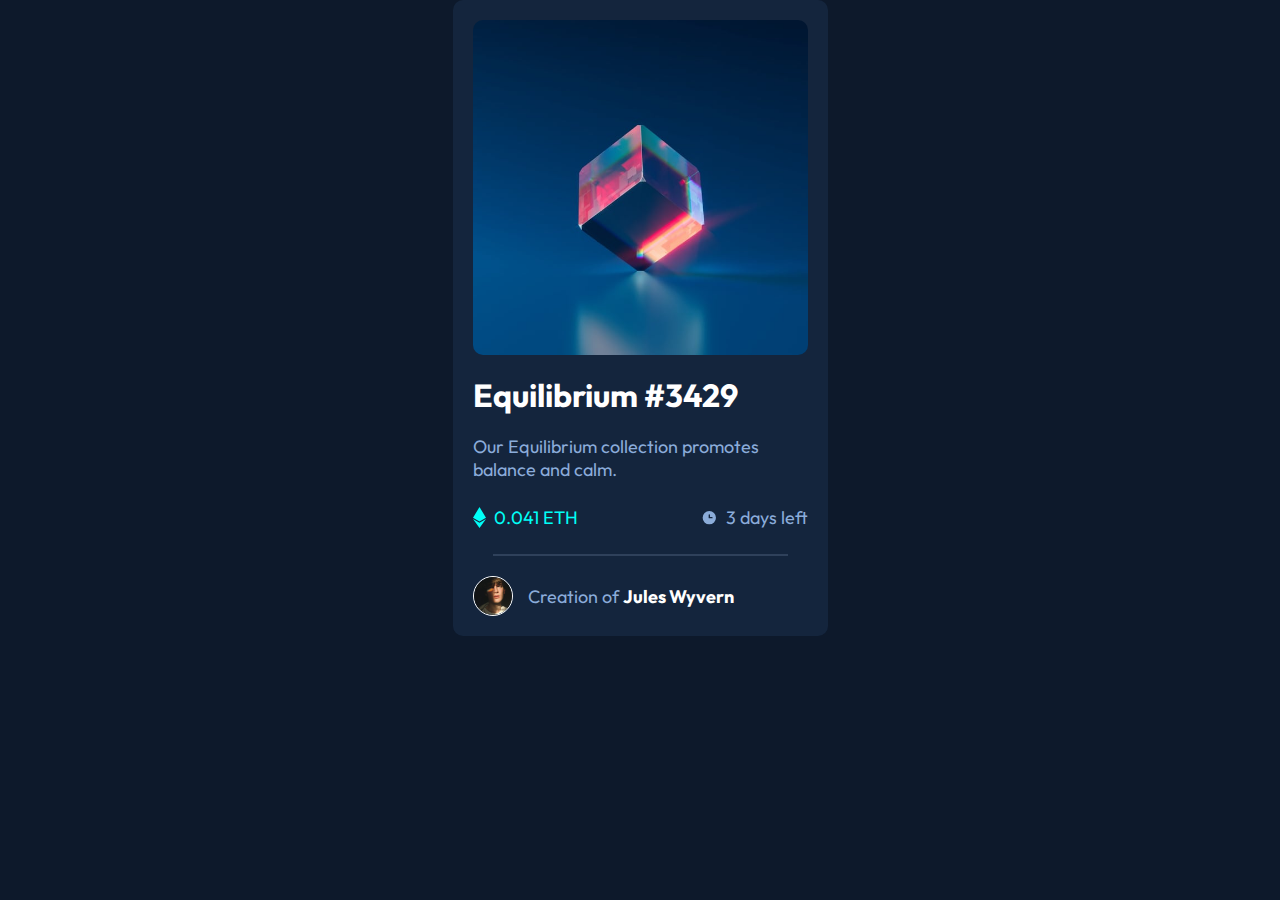
==== nft-preview-card-component-main/index.html @ d483ac8b "desafio 2" ====
<!DOCTYPE html>
<html lang="en">

<head>
  <meta charset="UTF-8">
  <meta name="viewport" content="width=device-width, initial-scale=1.0">
  <!-- displays site properly based on user's device -->
  <link rel="stylesheet" href="style.css">
  <link rel="icon" type="image/png" sizes="32x32" href="./images/favicon-32x32.png">

  <title>Frontend Mentor | NFT preview card component</title>
</head>

<body>
  <main>
    <img src="./images/image-equilibrium.jpg" alt="">
    <section>
      <h1>Equilibrium #3429</h1>

      <p class="info">Our Equilibrium collection promotes balance and calm.</p>

      <div>
        <div class="eth">
          <img src="images/icon-ethereum.svg" alt="">
          <p>0.041 ETH</p>
        </div>
        <div class="timer">
          <img src="images/icon-clock.svg" alt="">
          <p>3 days left</p>
        </div>
      </div>
      <hr>
      <div class="credits">
        <img src="./images/image-avatar.png" alt="">
        <p>Creation of <strong>Jules Wyvern</strong></p>
      </div>
    </section>
  </main>
</body>

</html>
---- nft-preview-card-component-main/style.css ----
@charset "UTF-8";
@import url('https://fonts.googleapis.com/css2?family=Outfit:wght@300;400;600&display=swap');

:root {
    --mainBg: hsl(217, 54%, 11%);
    --cardBg: hsl(216, 50%, 16%);
    --line: hsl(215, 32%, 27%);
    --white: hsl(0, 0%, 100%);
    --softBlue: hsl(215, 51%, 70%);
    --cyan: hsl(178, 100%, 50%);

}

* {
    margin: 0;
    padding: 0;
    box-sizing: border-box;
    font-family: 'Outfit', sans-serif;
}

body {
    background-color: var(--mainBg);
    display: flex;
    align-items: center;
    justify-content: center;
}

main {
    background-color: var(--cardBg);
    max-width: 375px;
    color: var(--softBlue);
    display: flex;
    flex-direction: column;
    justify-content: center;
    align-items: center;
    padding: 20px;
    border-radius: 10px;
}

img {
    width: 100%;
    border-radius: 10px;
}

h1 {
    color: var(--white);
    margin: 20px 0px;
}

.info{
    margin-bottom: 20px;
    font-size: 18px;
}

div{
    display: flex;
    flex-direction: row;
    justify-content: space-between;
    align-items: center;
    font-size: 18px;
}

.eth{
    color: var(--cyan);
}

.eth>img{
    width: 13px;
    margin-right: 8px;
}
.timer>img{
    width: 17px;
    margin: 8px;
}

hr{
    margin: 20px;
    border: 1px solid var(--line);
}

.credits{
    display: flex;
    align-items: center;
    justify-content: left;
}
.credits>img{
    width: 40px;
    border: 1px solid var(--white);
    border-radius: 50px;
    margin-right: 15px;
}

strong {
    color: var(--white);
}
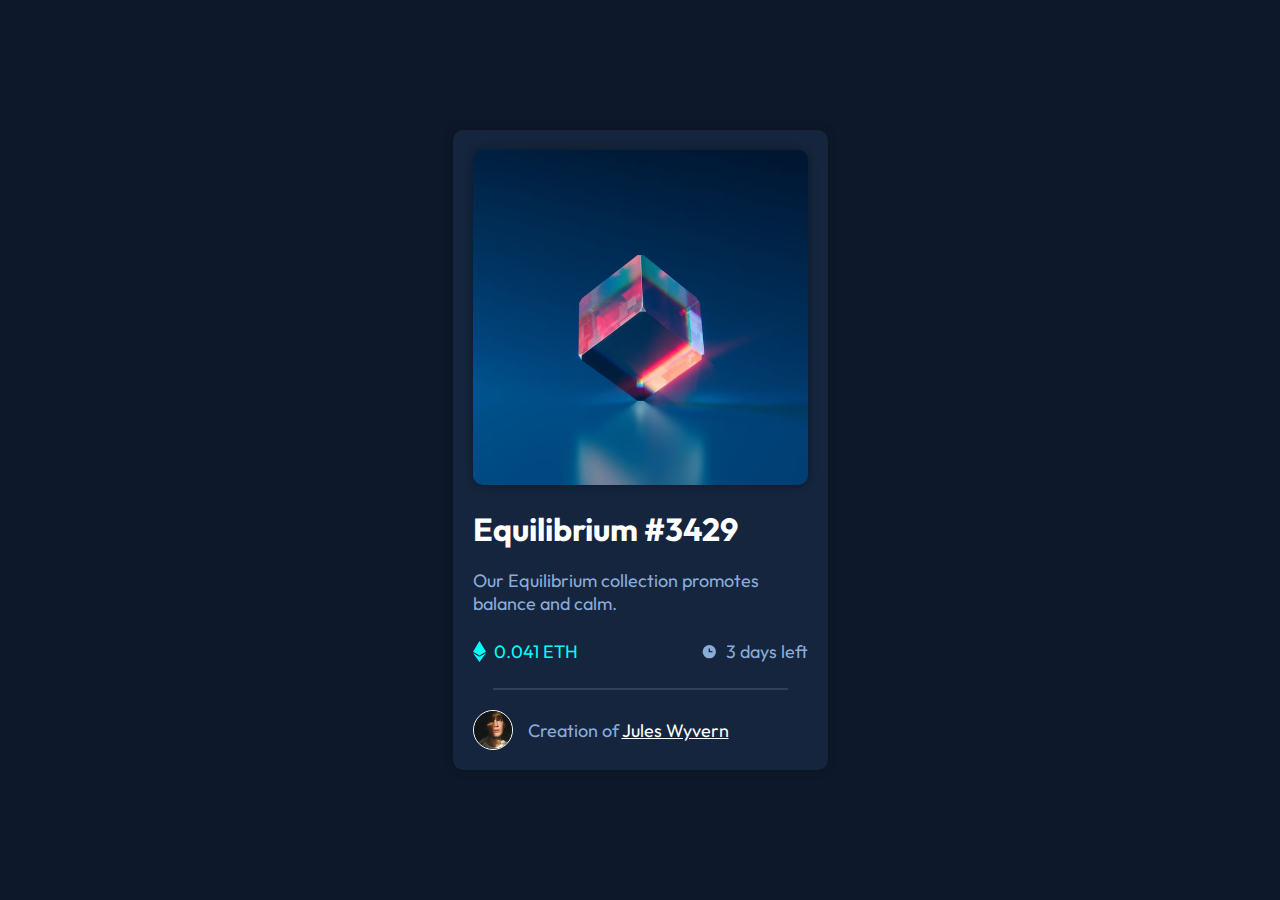
==== commit 5549be25: "up" ====
--- a/nft-preview-card-component-main/index.html
+++ b/nft-preview-card-component-main/index.html
@@ -13,7 +13,9 @@
 
 <body>
   <main>
-    <img src="./images/image-equilibrium.jpg" alt="">
+      <a href="#" class="nft">
+        <img id="equilibrium" src="./images/image-equilibrium.jpg" alt="NFT photo">
+      </a>
     <section>
       <h1>Equilibrium #3429</h1>
 
@@ -21,18 +23,18 @@
 
       <div>
         <div class="eth">
-          <img src="images/icon-ethereum.svg" alt="">
+          <img src="images/icon-ethereum.svg" alt="Ethereum icon">
           <p>0.041 ETH</p>
         </div>
         <div class="timer">
-          <img src="images/icon-clock.svg" alt="">
+          <img src="images/icon-clock.svg" alt="Clock icon">
           <p>3 days left</p>
         </div>
       </div>
       <hr>
       <div class="credits">
-        <img src="./images/image-avatar.png" alt="">
-        <p>Creation of <strong>Jules Wyvern</strong></p>
+        <img src="./images/image-avatar.png" alt="Profile photo">
+        <p>Creation of <a href="">Jules Wyvern</a> </p>
       </div>
     </section>
   </main>
--- a/nft-preview-card-component-main/style.css
+++ b/nft-preview-card-component-main/style.css
@@ -23,6 +23,7 @@
     display: flex;
     align-items: center;
     justify-content: center;
+    height: 100vh;
 }
 
 main {
@@ -35,24 +36,32 @@
     align-items: center;
     padding: 20px;
     border-radius: 10px;
+    margin: auto;
+    box-shadow: 0px 0px 10px rgba(0, 0, 0, 0.319);
 }
 
-img {
+#equilibrium {
     width: 100%;
     border-radius: 10px;
+    box-shadow: 0px 0px 10px rgba(0, 0, 0, 0.319);
 }
 
 h1 {
     color: var(--white);
     margin: 20px 0px;
+    cursor: pointer;
 }
 
-.info{
+h1:hover {
+    color: var(--cyan);
+}
+
+.info {
     margin-bottom: 20px;
     font-size: 18px;
 }
 
-div{
+div {
     display: flex;
     flex-direction: row;
     justify-content: space-between;
@@ -60,36 +69,42 @@
     font-size: 18px;
 }
 
-.eth{
+.eth {
     color: var(--cyan);
 }
 
-.eth>img{
+.eth>img {
     width: 13px;
     margin-right: 8px;
 }
-.timer>img{
+
+.timer>img {
     width: 17px;
     margin: 8px;
 }
 
-hr{
+hr {
     margin: 20px;
     border: 1px solid var(--line);
 }
 
-.credits{
+.credits {
     display: flex;
     align-items: center;
     justify-content: left;
 }
-.credits>img{
+
+.credits>img {
     width: 40px;
     border: 1px solid var(--white);
     border-radius: 50px;
     margin-right: 15px;
 }
 
-strong {
+.credits>p>a {
     color: var(--white);
+}
+
+strong:hover {
+    color: var(--cyan);
 }